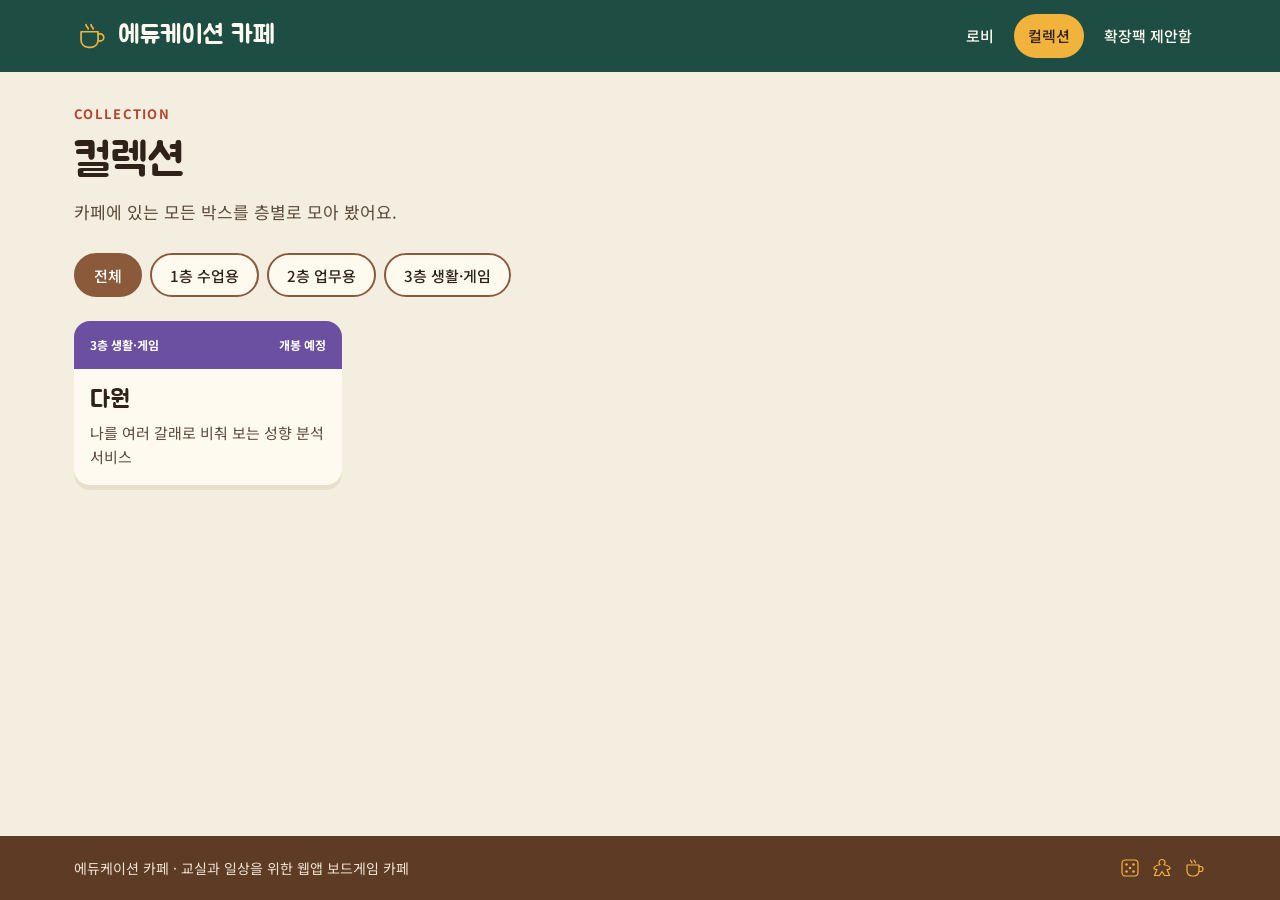
==== collection.html @ df45f22c "1단계: 에듀케이션 카페 뼈대 (로비·컬렉션·룰북·확장팩 제안함) Co-Authored-By: Claude Opus 5.5 <noreply@anthropic.com> Claude-" ====
<!doctype html>
<html lang="ko">
<head>
<meta charset="utf-8">
<meta name="viewport" content="width=device-width, initial-scale=1">
<title>컬렉션 · 에듀케이션 카페</title>
<meta name="description" content="에듀케이션 카페의 모든 웹앱 목록">
<link rel="preconnect" href="https://fonts.googleapis.com">
<link rel="preconnect" href="https://fonts.gstatic.com" crossorigin>
<link href="https://fonts.googleapis.com/css2?family=Jua&family=Noto+Sans+KR:wght@400;500;700&display=swap" rel="stylesheet">
<link rel="stylesheet" href="assets/css/style.css">
<link rel="icon" href="assets/img/favicon.svg" type="image/svg+xml">
</head>
<body>
<header id="site-header"></header>
<main>
  <section class="page-title">
    <div class="eyebrow">COLLECTION</div>
    <h1>컬렉션</h1>
    <p>카페에 있는 모든 박스를 층별로 모아 봤어요.</p>
  </section>
  <div class="filters" id="filters" role="group" aria-label="층별 보기"></div>
  <div class="card-grid" id="cards" aria-live="polite"></div>
</main>
<footer id="site-footer"></footer>
<script src="assets/js/config.js"></script>
<script src="assets/js/common.js"></script>
<script src="assets/js/collection.js"></script>
</body>
</html>
---- assets/css/style.css ----
/* 에듀케이션 카페 공통 스타일 */
:root {
  --wall: #f4eee1;
  --wall-dark: #e9e0cc;
  --paper: #fffaf0;
  --ink: #2e2219;
  --ink-soft: #5c4a3c;
  --wood: #8a5a3b;
  --wood-dark: #5e3b25;
  --wood-light: #b07a52;
  --red: #b5432a;
  --yellow: #f2b33d;
  --blue: #2f5e94;
  --green: #1e4d43;
  --radius: 16px;
  --font-title: "Jua", sans-serif;
  --font-body: "Noto Sans KR", sans-serif;
}

* { box-sizing: border-box; }
html { scroll-behavior: smooth; }
body {
  margin: 0;
  font-family: var(--font-body);
  color: var(--ink);
  background: var(--wall);
  line-height: 1.6;
  min-height: 100vh;
  display: flex;
  flex-direction: column;
}
main { flex: 1; width: 100%; max-width: 1180px; margin: 0 auto; padding: 32px 24px 64px; }
a { color: var(--red); }
a:hover { color: var(--wood-dark); }
h1, h2, h3 { font-family: var(--font-title); font-weight: 400; margin: 0; line-height: 1.25; }
svg { width: 100%; height: 100%; fill: none; stroke: currentColor; stroke-width: 2.4; stroke-linecap: round; stroke-linejoin: round; }
svg .fill { fill: currentColor; stroke: none; }
:focus-visible { outline: 3px solid var(--blue); outline-offset: 3px; border-radius: 6px; }

/* 머리말: 카페 간판 */
#site-header { background: var(--green); color: var(--paper); }
.header-inner { max-width: 1180px; margin: 0 auto; padding: 14px 24px; display: flex; align-items: center; justify-content: space-between; flex-wrap: wrap; gap: 12px; }
.sign { display: flex; align-items: center; gap: 10px; color: var(--paper); text-decoration: none; }
.sign:hover { color: var(--yellow); }
.sign-icon { width: 34px; height: 34px; color: var(--yellow); }
.sign-text { font-family: var(--font-title); font-size: 26px; }
#site-header nav { display: flex; gap: 6px; flex-wrap: wrap; }
#site-header nav a { color: var(--paper); text-decoration: none; padding: 10px 14px; border-radius: 999px; font-size: 15px; font-weight: 500; }
#site-header nav a:hover { background: rgba(255, 255, 255, 0.12); color: var(--paper); }
#site-header nav a[aria-current="page"] { background: var(--yellow); color: var(--ink); }

/* 꼬리말 */
#site-footer { background: var(--wood-dark); color: #f1e4d4; font-size: 14px; }
.footer-inner { max-width: 1180px; margin: 0 auto; padding: 20px 24px; display: flex; justify-content: space-between; align-items: center; gap: 12px; flex-wrap: wrap; }
.footer-icons { display: flex; gap: 8px; color: var(--yellow); }
.footer-icons svg { width: 24px; height: 24px; }

/* 공통 블록 */
.page-title { display: flex; flex-direction: column; gap: 8px; margin-bottom: 28px; }
.page-title h1 { font-size: clamp(32px, 5vw, 46px); }
.page-title p { margin: 0; color: var(--ink-soft); font-size: 17px; }
.eyebrow { font-size: 13px; font-weight: 700; letter-spacing: 0.1em; color: var(--red); }
.notice { background: var(--paper); border: 2px dashed var(--wood-light); border-radius: var(--radius); padding: 20px; color: var(--ink-soft); }
.btn { display: inline-flex; align-items: center; justify-content: center; gap: 8px; min-height: 48px; padding: 12px 24px; border-radius: 12px; border: 0; font-family: var(--font-title); font-size: 18px; text-decoration: none; cursor: pointer; }
.btn--primary { background: var(--red); color: #fff; }
.btn--primary:hover { background: #963620; color: #fff; }
.btn--ghost { background: transparent; color: var(--ink); border: 2px solid var(--ink); }
.btn--ghost:hover { background: var(--ink); color: var(--paper); }
.btn[disabled] { opacity: 0.5; cursor: not-allowed; }

/* 로비 소개 */
.lobby-hero { display: flex; justify-content: space-between; align-items: flex-end; gap: 24px; flex-wrap: wrap; margin-bottom: 28px; }
.lobby-hero h1 { font-size: clamp(34px, 5.5vw, 52px); }
.lobby-hero p { margin: 8px 0 0; color: var(--ink-soft); font-size: 17px; max-width: 560px; }
.counter { background: var(--paper); border-radius: var(--radius); padding: 16px 20px; display: flex; gap: 20px; box-shadow: 0 4px 0 var(--wall-dark); }
.counter div { display: flex; flex-direction: column; align-items: center; min-width: 64px; }
.counter b { font-family: var(--font-title); font-size: 30px; font-weight: 400; line-height: 1.1; }
.counter span { font-size: 13px; color: var(--ink-soft); }

/* 선반 */
.shelf-unit { background: var(--wood); border-radius: 20px; padding: 18px 18px 6px; box-shadow: inset 0 0 0 6px var(--wood-dark); }
.floor { padding: 10px 6px 0; }
.floor + .floor { margin-top: 16px; }
.floor-label { display: inline-flex; align-items: baseline; gap: 8px; background: var(--paper); color: var(--ink); border-radius: 8px; padding: 4px 12px; font-size: 14px; margin-bottom: 10px; }
.floor-label b { font-family: var(--font-title); font-weight: 400; font-size: 18px; }
.floor-items { display: flex; align-items: flex-end; gap: 14px; flex-wrap: wrap; min-height: 180px; padding: 0 8px; }
.plank { height: 18px; background: var(--wood-dark); border-radius: 4px; margin-top: 0; box-shadow: 0 6px 0 rgba(0, 0, 0, 0.15); }

.box {
  position: relative; width: 128px; height: var(--box-h, 160px);
  background: var(--box-color); color: #fff; border-radius: 6px;
  padding: 10px; display: flex; flex-direction: column; justify-content: space-between;
  text-decoration: none; box-shadow: inset 0 0 0 2px rgba(255, 255, 255, 0.28), 4px 0 0 rgba(0, 0, 0, 0.18);
  transition: transform 0.2s ease;
}
.box:hover { transform: translateY(-8px); color: #fff; }
.box-tag { font-size: 11px; font-weight: 700; letter-spacing: 0.04em; }
.box-name { font-family: var(--font-title); font-size: 19px; line-height: 1.2; }
.box--sealed {
  background-color: var(--box-color);
  background-image: repeating-linear-gradient(135deg, rgba(255, 255, 255, 0.16) 0 10px, transparent 10px 20px);
}
.box-sticker { position: absolute; top: 38%; left: -6px; right: -6px; background: var(--yellow); color: var(--ink); text-align: center; font-size: 11px; font-weight: 700; letter-spacing: 0.08em; padding: 3px 0; transform: rotate(-6deg); }
.prop { width: 52px; height: 52px; color: #f1e4d4; opacity: 0.85; }
.prop--dice { width: 44px; height: 44px; }
.empty-note { color: #f1e4d4; font-size: 14px; align-self: flex-end; margin-right: auto; padding: 8px 14px; border: 2px dashed rgba(241, 228, 212, 0.5); border-radius: 8px; }

/* 제안함 바로가기 */
.cta { margin-top: 32px; background: var(--blue); color: #fff; border-radius: 20px; padding: 28px; display: flex; justify-content: space-between; align-items: center; gap: 20px; flex-wrap: wrap; }
.cta h2 { font-size: 28px; }
.cta p { margin: 4px 0 0; color: #dce7f4; }
.cta .btn { background: var(--yellow); color: var(--ink); }
.cta .btn:hover { background: #fff; }

/* 컬렉션 */
.filters { display: flex; gap: 8px; flex-wrap: wrap; margin-bottom: 24px; }
.filters button { min-height: 44px; padding: 8px 18px; border-radius: 999px; border: 2px solid var(--wood); background: var(--paper); color: var(--ink); font-family: var(--font-body); font-size: 15px; font-weight: 500; cursor: pointer; }
.filters button[aria-pressed="true"] { background: var(--wood); color: #fff; }
.card-grid { display: grid; grid-template-columns: repeat(auto-fill, minmax(240px, 1fr)); gap: 20px; }
.card { background: var(--paper); border-radius: var(--radius); overflow: hidden; text-decoration: none; color: var(--ink); display: flex; flex-direction: column; box-shadow: 0 5px 0 var(--wall-dark); transition: transform 0.2s ease; }
.card:hover { transform: translateY(-4px); color: var(--ink); }
.card-top { background: var(--box-color); color: #fff; padding: 14px 16px; font-size: 12px; font-weight: 700; display: flex; justify-content: space-between; }
.card-body { padding: 16px; display: flex; flex-direction: column; gap: 6px; }
.card-body h2 { font-size: 24px; }
.card-body p { margin: 0; color: var(--ink-soft); font-size: 15px; }

/* 룰북 */
.rulebook { background: var(--paper); border-radius: 20px; overflow: hidden; box-shadow: 0 6px 0 var(--wall-dark); }
.rulebook-cover { background: var(--box-color); color: #fff; padding: 36px 32px; display: flex; flex-direction: column; gap: 10px; }
.rulebook-cover.is-sealed { background-image: repeating-linear-gradient(135deg, rgba(255, 255, 255, 0.14) 0 14px, transparent 14px 28px); }
.rulebook-cover h1 { font-size: clamp(34px, 6vw, 54px); }
.rulebook-cover p { margin: 0; font-size: 18px; }
.rulebook-body { padding: 32px; display: flex; flex-direction: column; gap: 28px; }
.spec-grid { display: grid; grid-template-columns: repeat(auto-fit, minmax(160px, 1fr)); gap: 12px; }
.spec { background: var(--wall); border-radius: 12px; padding: 14px 16px; }
.spec dt { font-size: 13px; color: var(--ink-soft); font-weight: 700; }
.spec dd { margin: 4px 0 0; font-size: 16px; }
.shots { display: grid; grid-template-columns: repeat(auto-fit, minmax(260px, 1fr)); gap: 16px; }
.shots img { width: 100%; border-radius: 12px; border: 1px solid var(--wall-dark); }
.sealed-panel { display: flex; flex-direction: column; align-items: center; text-align: center; gap: 12px; padding: 24px 0; }
.sealed-panel .prop { color: var(--wood); width: 72px; height: 72px; }
.back-link { display: inline-flex; margin-bottom: 16px; font-weight: 500; }

/* 확장팩 제안함 */
.suggest-layout { display: grid; grid-template-columns: minmax(0, 1.4fr) minmax(0, 1fr); gap: 28px; align-items: start; }
.proposal { background: var(--paper); border-radius: 20px; padding: 28px; box-shadow: 0 6px 0 var(--wall-dark); border-top: 10px solid var(--blue); }
.field { display: flex; flex-direction: column; gap: 6px; margin-bottom: 18px; }
.field label, .field legend { font-weight: 700; font-size: 15px; }
.field .hint { font-size: 13px; color: var(--ink-soft); font-weight: 400; }
.field input[type="text"], .field textarea { font: inherit; padding: 12px 14px; border: 2px solid var(--wall-dark); border-radius: 10px; background: #fff; color: var(--ink); }
.field input:focus, .field textarea:focus { border-color: var(--blue); outline: none; }
.field textarea { min-height: 120px; resize: vertical; }
fieldset.field { border: 0; padding: 0; margin: 0 0 18px; }
.choices { display: flex; gap: 8px; flex-wrap: wrap; margin-top: 6px; }
.choices label { display: inline-flex; align-items: center; gap: 6px; min-height: 44px; padding: 8px 14px; border: 2px solid var(--wall-dark); border-radius: 999px; font-weight: 500; cursor: pointer; }
.choices input { accent-color: var(--blue); }
.hp { position: absolute; left: -9999px; width: 1px; height: 1px; overflow: hidden; }
.form-status { margin-top: 14px; font-weight: 500; }
.side-note { background: var(--wall-dark); border-radius: 20px; padding: 24px; display: flex; flex-direction: column; gap: 12px; }
.side-note h2 { font-size: 22px; }
.side-note ol { margin: 0; padding-left: 20px; display: flex; flex-direction: column; gap: 6px; }

@media (max-width: 760px) {
  main { padding: 24px 16px 48px; }
  .suggest-layout { grid-template-columns: 1fr; }
  .box { width: calc(50% - 7px); max-width: 150px; }
  .floor-items { min-height: 160px; }
  .floor-items .prop ~ .prop ~ .prop { display: none; }
  .rulebook-body, .rulebook-cover { padding: 24px 20px; }
}
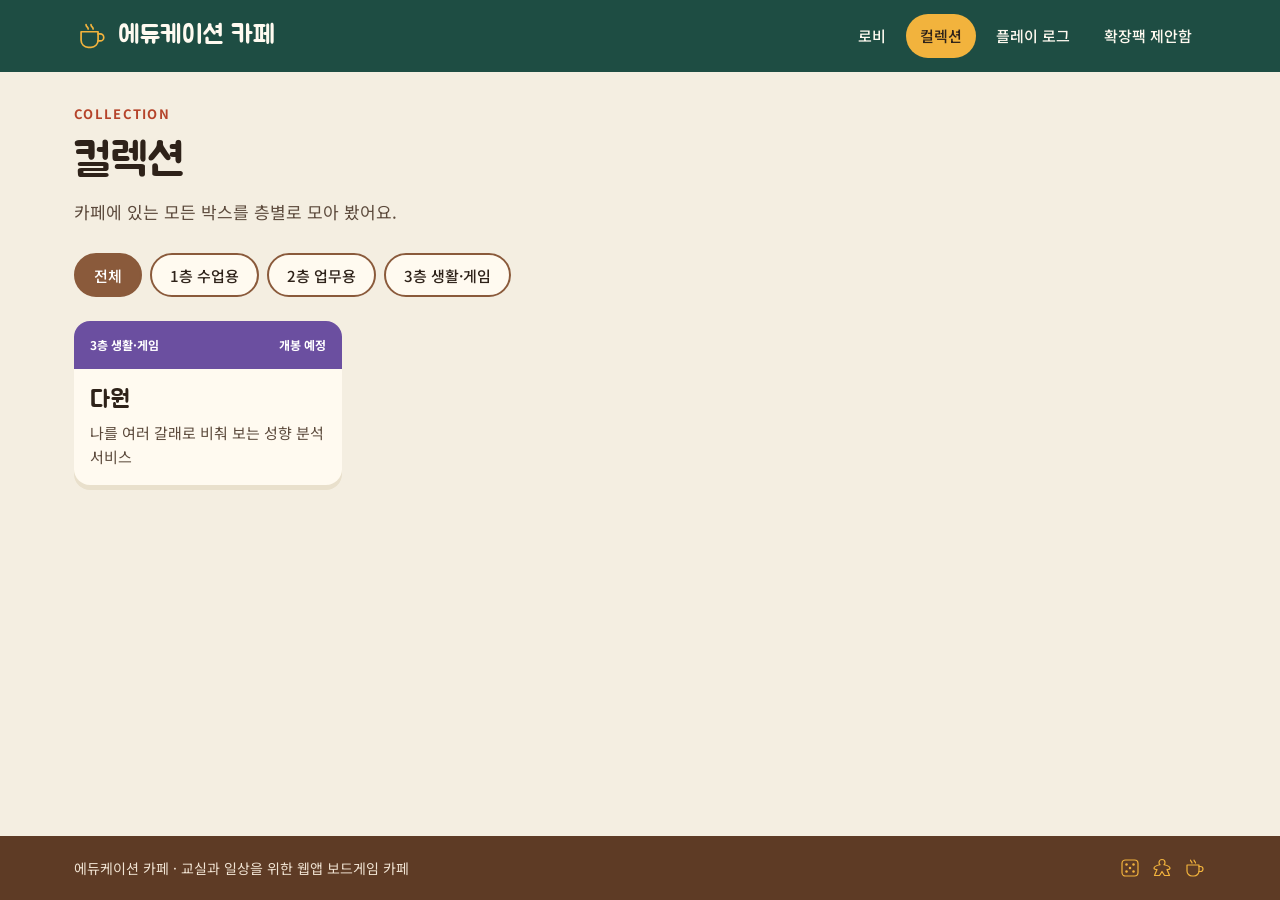
==== commit ebbcfe3f: "2단계: 플레이 로그, 채택 제안 목록, 404, 공유 미리보기, 룰북 상태·링크 Co-Authored-By: Claude Opus 5.5 <noreply@anthropic.com" ====
--- a/collection.html
+++ b/collection.html
@@ -5,6 +5,14 @@
 <meta name="viewport" content="width=device-width, initial-scale=1">
 <title>컬렉션 · 에듀케이션 카페</title>
 <meta name="description" content="에듀케이션 카페의 모든 웹앱 목록">
+<meta property="og:type" content="website">
+<meta property="og:site_name" content="에듀케이션 카페">
+<meta property="og:title" content="컬렉션 · 에듀케이션 카페">
+<meta property="og:description" content="에듀케이션 카페의 모든 웹앱 목록">
+<meta property="og:url" content="https://mary-park.github.io/mirim-education-cafe/collection.html">
+<meta property="og:image" content="https://mary-park.github.io/mirim-education-cafe/assets/img/og-image.png">
+<meta name="twitter:card" content="summary_large_image">
+<meta name="theme-color" content="#1E4D43">
 <link rel="preconnect" href="https://fonts.googleapis.com">
 <link rel="preconnect" href="https://fonts.gstatic.com" crossorigin>
 <link href="https://fonts.googleapis.com/css2?family=Jua&family=Noto+Sans+KR:wght@400;500;700&display=swap" rel="stylesheet">
--- a/assets/css/style.css
+++ b/assets/css/style.css
@@ -139,6 +139,8 @@
 .shots img { width: 100%; border-radius: 12px; border: 1px solid var(--wall-dark); }
 .sealed-panel { display: flex; flex-direction: column; align-items: center; text-align: center; gap: 12px; padding: 24px 0; }
 .sealed-panel .prop { color: var(--wood); width: 72px; height: 72px; }
+.rulebook-actions { display: flex; gap: 12px; flex-wrap: wrap; }
+.rulebook-actions:empty { display: none; }
 .back-link { display: inline-flex; margin-bottom: 16px; font-weight: 500; }
 
 /* 확장팩 제안함 */
@@ -160,6 +162,31 @@
 .side-note h2 { font-size: 22px; }
 .side-note ol { margin: 0; padding-left: 20px; display: flex; flex-direction: column; gap: 6px; }
 
+/* 플레이 로그 */
+.log-list { list-style: none; margin: 0; padding: 0; display: flex; flex-direction: column; gap: 14px; }
+.log-item { background: var(--paper); border-radius: var(--radius); padding: 18px 22px; box-shadow: 0 4px 0 var(--wall-dark); display: flex; flex-direction: column; gap: 6px; }
+.log-item h3 { font-size: 21px; }
+.log-item p { margin: 0; color: var(--ink-soft); }
+.log-meta { display: flex; gap: 10px; align-items: center; font-size: 14px; color: var(--ink-soft); flex-wrap: wrap; }
+.log-type { background: var(--wall-dark); color: var(--ink); border-radius: 999px; padding: 2px 10px; font-size: 12px; font-weight: 700; }
+.log-item--release .log-type { background: var(--yellow); }
+.log-item--adopted .log-type { background: var(--blue); color: #fff; }
+.news { margin-top: 32px; }
+.news-head { display: flex; justify-content: space-between; align-items: baseline; gap: 12px; flex-wrap: wrap; margin-bottom: 14px; }
+.news-head h2 { font-size: 28px; }
+
+/* 채택된 제안 */
+.adopted { margin-top: 40px; display: flex; flex-direction: column; gap: 8px; }
+.adopted h2 { font-size: 28px; }
+.adopted > p { margin: 0 0 8px; color: var(--ink-soft); }
+.adopted-list { list-style: none; margin: 0; padding: 0; display: grid; grid-template-columns: repeat(auto-fill, minmax(260px, 1fr)); gap: 16px; }
+.adopted-item { background: var(--paper); border-radius: var(--radius); padding: 18px; border-top: 6px solid var(--blue); display: flex; flex-direction: column; gap: 6px; }
+.adopted-item h3 { font-size: 20px; }
+.adopted-item p { margin: 0; color: var(--ink-soft); font-size: 15px; }
+.adopted-top { display: flex; justify-content: space-between; align-items: flex-start; gap: 8px; }
+.adopted-for { font-size: 13px !important; }
+.pill { flex-shrink: 0; background: var(--wall-dark); border-radius: 999px; padding: 2px 10px; font-size: 12px; font-weight: 700; }
+
 @media (max-width: 760px) {
   main { padding: 24px 16px 48px; }
   .suggest-layout { grid-template-columns: 1fr; }
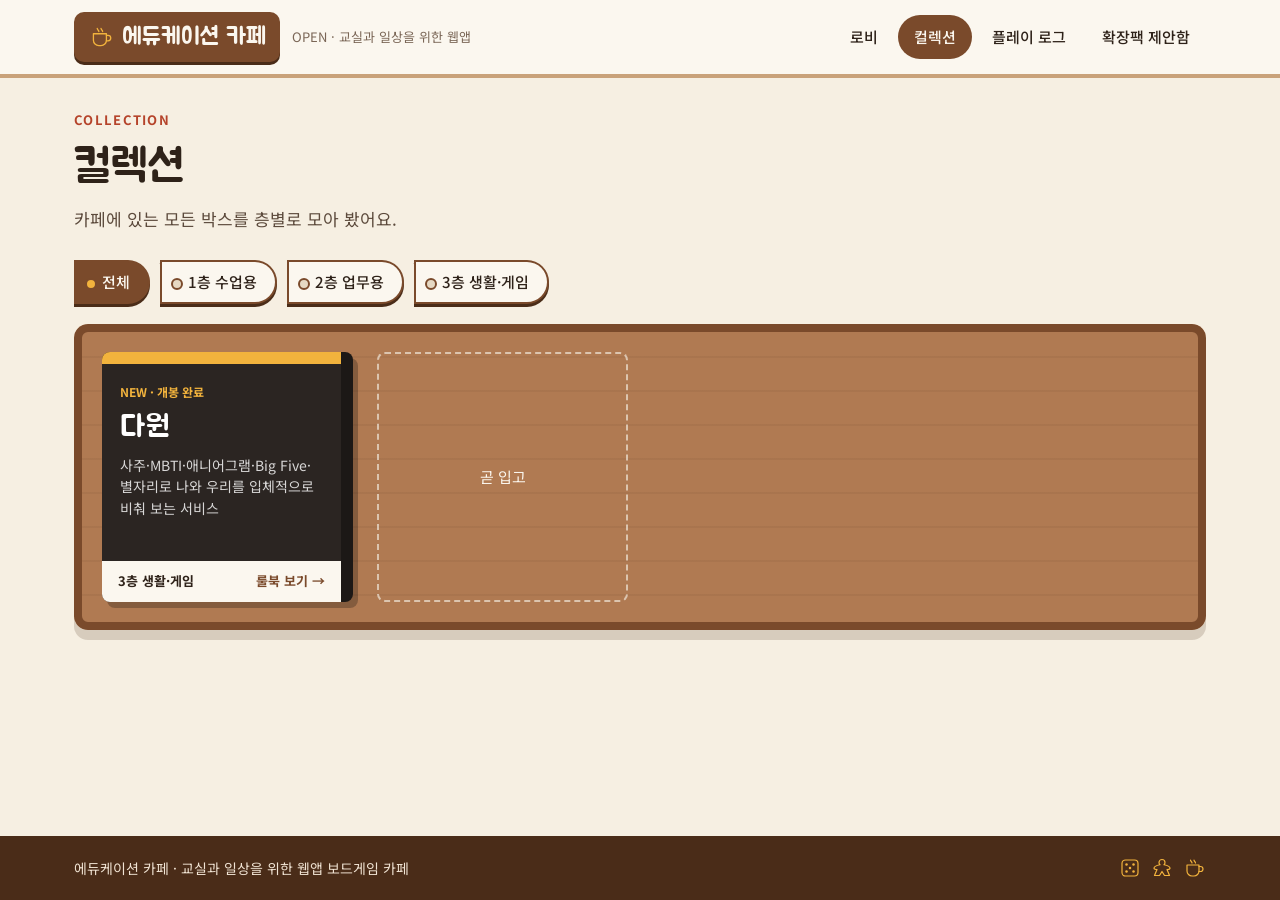
==== commit faaa4786: "컬렉션·룰북 원목 카페 스타일: 진열대·박스 앞면 카드·박스 뒷면 정보·폴라로이드 스크린샷 Co-Authored-By: Claude Opus 5.5 <noreply@anthropi" ====
--- a/collection.html
+++ b/collection.html
@@ -28,7 +28,7 @@
     <p>카페에 있는 모든 박스를 층별로 모아 봤어요.</p>
   </section>
   <div class="filters" id="filters" role="group" aria-label="층별 보기"></div>
-  <div class="card-grid" id="cards" aria-live="polite"></div>
+  <div class="display-table"><div class="card-grid" id="cards" aria-live="polite"></div></div>
 </main>
 <footer id="site-footer"></footer>
 <script src="assets/js/config.js"></script>
--- a/assets/css/style.css
+++ b/assets/css/style.css
@@ -1,13 +1,15 @@
 /* 에듀케이션 카페 공통 스타일 */
 :root {
-  --wall: #f4eee1;
-  --wall-dark: #e9e0cc;
-  --paper: #fffaf0;
+  --wall: #f6efe2;
+  --wall-dark: #e6d9c3;
+  --paper: #fbf7ef;
   --ink: #2e2219;
   --ink-soft: #5c4a3c;
-  --wood: #8a5a3b;
-  --wood-dark: #5e3b25;
-  --wood-light: #b07a52;
+  --wood: #b07a52;
+  --wood-dark: #7a4a2b;
+  --wood-deep: #4a2c18;
+  --wood-light: #c9a27a;
+  --chalk: #2f3a33;
   --red: #b5432a;
   --yellow: #f2b33d;
   --blue: #2f5e94;
@@ -18,6 +20,7 @@
 }
 
 * { box-sizing: border-box; }
+[hidden] { display: none !important; }
 html { scroll-behavior: smooth; }
 body {
   margin: 0;
@@ -30,27 +33,29 @@
   flex-direction: column;
 }
 main { flex: 1; width: 100%; max-width: 1180px; margin: 0 auto; padding: 32px 24px 64px; }
-a { color: var(--red); }
-a:hover { color: var(--wood-dark); }
+a { color: var(--wood-dark); }
+a:hover { color: var(--wood-deep); }
 h1, h2, h3 { font-family: var(--font-title); font-weight: 400; margin: 0; line-height: 1.25; }
 svg { width: 100%; height: 100%; fill: none; stroke: currentColor; stroke-width: 2.4; stroke-linecap: round; stroke-linejoin: round; }
 svg .fill { fill: currentColor; stroke: none; }
 :focus-visible { outline: 3px solid var(--blue); outline-offset: 3px; border-radius: 6px; }
 
 /* 머리말: 카페 간판 */
-#site-header { background: var(--green); color: var(--paper); }
-.header-inner { max-width: 1180px; margin: 0 auto; padding: 14px 24px; display: flex; align-items: center; justify-content: space-between; flex-wrap: wrap; gap: 12px; }
-.sign { display: flex; align-items: center; gap: 10px; color: var(--paper); text-decoration: none; }
-.sign:hover { color: var(--yellow); }
-.sign-icon { width: 34px; height: 34px; color: var(--yellow); }
-.sign-text { font-family: var(--font-title); font-size: 26px; }
-#site-header nav { display: flex; gap: 6px; flex-wrap: wrap; }
-#site-header nav a { color: var(--paper); text-decoration: none; padding: 10px 14px; border-radius: 999px; font-size: 15px; font-weight: 500; }
-#site-header nav a:hover { background: rgba(255, 255, 255, 0.12); color: var(--paper); }
-#site-header nav a[aria-current="page"] { background: var(--yellow); color: var(--ink); }
+#site-header { background: var(--paper); border-bottom: 4px solid var(--wood-light); }
+.header-inner { max-width: 1180px; margin: 0 auto; padding: 12px 24px; display: flex; align-items: center; justify-content: space-between; flex-wrap: wrap; gap: 12px; }
+.sign-wrap { display: flex; align-items: center; gap: 12px; flex-wrap: wrap; }
+.sign { display: inline-flex; align-items: center; gap: 8px; background: var(--wood-dark); color: var(--paper); text-decoration: none; border-radius: 10px; padding: 6px 14px; box-shadow: 0 3px 0 var(--wood-deep); }
+.sign:hover { color: #fff; background: var(--wood-deep); }
+.sign-icon { width: 26px; height: 26px; color: var(--yellow); }
+.sign-text { font-family: var(--font-title); font-size: 24px; }
+.sign-tagline { font-size: 13px; color: #7a6656; }
+#site-header nav { display: flex; gap: 4px; flex-wrap: wrap; }
+#site-header nav a { color: var(--ink); text-decoration: none; padding: 10px 16px; border-radius: 999px; font-size: 15px; font-weight: 500; }
+#site-header nav a:hover { background: var(--wall-dark); }
+#site-header nav a[aria-current="page"] { background: var(--wood-dark); color: var(--paper); }
 
 /* 꼬리말 */
-#site-footer { background: var(--wood-dark); color: #f1e4d4; font-size: 14px; }
+#site-footer { background: var(--wood-deep); color: #f1e4d4; font-size: 14px; }
 .footer-inner { max-width: 1180px; margin: 0 auto; padding: 20px 24px; display: flex; justify-content: space-between; align-items: center; gap: 12px; flex-wrap: wrap; }
 .footer-icons { display: flex; gap: 8px; color: var(--yellow); }
 .footer-icons svg { width: 24px; height: 24px; }
@@ -68,75 +73,117 @@
 .btn--ghost:hover { background: var(--ink); color: var(--paper); }
 .btn[disabled] { opacity: 0.5; cursor: not-allowed; }
 
-/* 로비 소개 */
-.lobby-hero { display: flex; justify-content: space-between; align-items: flex-end; gap: 24px; flex-wrap: wrap; margin-bottom: 28px; }
-.lobby-hero h1 { font-size: clamp(34px, 5.5vw, 52px); }
-.lobby-hero p { margin: 8px 0 0; color: var(--ink-soft); font-size: 17px; max-width: 560px; }
-.counter { background: var(--paper); border-radius: var(--radius); padding: 16px 20px; display: flex; gap: 20px; box-shadow: 0 4px 0 var(--wall-dark); }
-.counter div { display: flex; flex-direction: column; align-items: center; min-width: 64px; }
-.counter b { font-family: var(--font-title); font-size: 30px; font-weight: 400; line-height: 1.1; }
-.counter span { font-size: 13px; color: var(--ink-soft); }
-
-/* 선반 */
-.shelf-unit { background: var(--wood); border-radius: 20px; padding: 18px 18px 6px; box-shadow: inset 0 0 0 6px var(--wood-dark); }
-.floor { padding: 10px 6px 0; }
-.floor + .floor { margin-top: 16px; }
-.floor-label { display: inline-flex; align-items: baseline; gap: 8px; background: var(--paper); color: var(--ink); border-radius: 8px; padding: 4px 12px; font-size: 14px; margin-bottom: 10px; }
+/* 로비 소개 + 칠판 메뉴판 */
+.lobby-hero { display: flex; gap: 28px; align-items: stretch; flex-wrap: wrap; margin-bottom: 32px; }
+.lobby-intro { flex: 1 1 460px; display: flex; flex-direction: column; justify-content: center; gap: 12px; }
+.lobby-intro h1 { font-size: clamp(34px, 5vw, 52px); line-height: 1.15; }
+.lobby-intro p { margin: 0; color: var(--ink-soft); font-size: 17px; line-height: 1.7; max-width: 560px; }
+.chalkboard { flex: 0 1 340px; background: var(--chalk); border: 10px solid var(--wood); border-radius: 12px; padding: 20px 24px; color: #edeae0; display: flex; flex-direction: column; gap: 10px; box-shadow: 0 8px 0 rgba(74, 44, 24, 0.25); }
+.chalkboard h2 { font-size: 24px; color: #f2d16b; }
+.chalk-row { display: flex; justify-content: space-between; gap: 12px; border-bottom: 1px dashed #6b786f; padding-bottom: 8px; font-size: 15px; }
+.chalk-row:last-child { border-bottom: 0; padding-bottom: 0; }
+.chalk-row a { color: #f2d16b; font-weight: 700; }
+.chalk-row a:hover { color: #fff; }
+
+/* 원목 선반 */
+.shelf-unit {
+  background-color: var(--wood);
+  background-image: repeating-linear-gradient(90deg, rgba(74, 44, 24, 0.06) 0 2px, transparent 2px 38px);
+  border-radius: 14px; padding: 16px 18px 6px;
+  box-shadow: inset 0 0 0 8px var(--wood-dark), 0 10px 0 rgba(74, 44, 24, 0.18);
+}
+.floor { padding: 14px 10px 0; }
+.floor + .floor { margin-top: 8px; }
+.floor:last-child { padding-bottom: 16px; }
+.floor-label { display: inline-flex; align-items: baseline; gap: 8px; background: var(--paper); color: var(--ink); border-radius: 6px; padding: 4px 12px; font-size: 14px; margin-bottom: 10px; box-shadow: 0 2px 0 var(--wood-deep); }
 .floor-label b { font-family: var(--font-title); font-weight: 400; font-size: 18px; }
-.floor-items { display: flex; align-items: flex-end; gap: 14px; flex-wrap: wrap; min-height: 180px; padding: 0 8px; }
-.plank { height: 18px; background: var(--wood-dark); border-radius: 4px; margin-top: 0; box-shadow: 0 6px 0 rgba(0, 0, 0, 0.15); }
-
+.floor-items { display: flex; align-items: flex-end; gap: 16px; flex-wrap: wrap; min-height: 172px; padding: 0 10px; }
+.plank { height: 18px; background: var(--wood-dark); border-radius: 3px; box-shadow: 0 6px 0 rgba(74, 44, 24, 0.3); }
+
+/* 보드게임 박스: 윗면 띠 + 오른쪽 옆면 */
 .box {
-  position: relative; width: 128px; height: var(--box-h, 160px);
+  position: relative; width: 132px; height: var(--box-h, 160px);
   background: var(--box-color); color: #fff; border-radius: 6px;
-  padding: 10px; display: flex; flex-direction: column; justify-content: space-between;
-  text-decoration: none; box-shadow: inset 0 0 0 2px rgba(255, 255, 255, 0.28), 4px 0 0 rgba(0, 0, 0, 0.18);
+  border-right: 10px solid rgba(0, 0, 0, 0.35);
+  padding: 22px 12px 12px; display: flex; flex-direction: column; justify-content: space-between; gap: 6px;
+  text-decoration: none; box-shadow: 4px 4px 0 rgba(0, 0, 0, 0.25);
   transition: transform 0.2s ease;
 }
+.box::before { content: ""; position: absolute; top: 0; left: 0; right: 0; height: 10px; background: var(--box-accent, var(--yellow)); border-radius: 6px 0 0 0; }
 .box:hover { transform: translateY(-8px); color: #fff; }
-.box-tag { font-size: 11px; font-weight: 700; letter-spacing: 0.04em; }
-.box-name { font-family: var(--font-title); font-size: 19px; line-height: 1.2; }
-.box--sealed {
-  background-color: var(--box-color);
-  background-image: repeating-linear-gradient(135deg, rgba(255, 255, 255, 0.16) 0 10px, transparent 10px 20px);
-}
-.box-sticker { position: absolute; top: 38%; left: -6px; right: -6px; background: var(--yellow); color: var(--ink); text-align: center; font-size: 11px; font-weight: 700; letter-spacing: 0.08em; padding: 3px 0; transform: rotate(-6deg); }
-.prop { width: 52px; height: 52px; color: #f1e4d4; opacity: 0.85; }
+.box-tag { font-size: 11px; font-weight: 700; color: var(--box-accent, var(--yellow)); letter-spacing: 0.02em; }
+.box-name { font-family: var(--font-title); font-size: 24px; line-height: 1.15; }
+.box-teaser { font-size: 11px; line-height: 1.4; color: rgba(255, 255, 255, 0.78); display: -webkit-box; -webkit-line-clamp: 2; -webkit-box-orient: vertical; overflow: hidden; }
+.box--sealed { background-image: repeating-linear-gradient(135deg, rgba(255, 255, 255, 0.16) 0 10px, transparent 10px 20px); }
+.box-sticker { position: absolute; top: 42%; left: -6px; right: -14px; background: var(--yellow); color: var(--ink); text-align: center; font-size: 11px; font-weight: 700; letter-spacing: 0.08em; padding: 3px 0; transform: rotate(-6deg); }
+.slot { width: 124px; height: 140px; border: 2px dashed rgba(251, 247, 239, 0.6); border-radius: 6px; display: flex; align-items: center; justify-content: center; color: var(--paper); font-size: 14px; }
+.props { margin-left: auto; display: flex; gap: 12px; align-items: flex-end; }
+.prop { width: 50px; height: 50px; color: var(--paper); }
 .prop--dice { width: 44px; height: 44px; }
-.empty-note { color: #f1e4d4; font-size: 14px; align-self: flex-end; margin-right: auto; padding: 8px 14px; border: 2px dashed rgba(241, 228, 212, 0.5); border-radius: 8px; }
-
-/* 제안함 바로가기 */
-.cta { margin-top: 32px; background: var(--blue); color: #fff; border-radius: 20px; padding: 28px; display: flex; justify-content: space-between; align-items: center; gap: 20px; flex-wrap: wrap; }
-.cta h2 { font-size: 28px; }
-.cta p { margin: 4px 0 0; color: #dce7f4; }
-.cta .btn { background: var(--yellow); color: var(--ink); }
-.cta .btn:hover { background: #fff; }
-
-/* 컬렉션 */
-.filters { display: flex; gap: 8px; flex-wrap: wrap; margin-bottom: 24px; }
-.filters button { min-height: 44px; padding: 8px 18px; border-radius: 999px; border: 2px solid var(--wood); background: var(--paper); color: var(--ink); font-family: var(--font-body); font-size: 15px; font-weight: 500; cursor: pointer; }
-.filters button[aria-pressed="true"] { background: var(--wood); color: #fff; }
-.card-grid { display: grid; grid-template-columns: repeat(auto-fill, minmax(240px, 1fr)); gap: 20px; }
-.card { background: var(--paper); border-radius: var(--radius); overflow: hidden; text-decoration: none; color: var(--ink); display: flex; flex-direction: column; box-shadow: 0 5px 0 var(--wall-dark); transition: transform 0.2s ease; }
-.card:hover { transform: translateY(-4px); color: var(--ink); }
-.card-top { background: var(--box-color); color: #fff; padding: 14px 16px; font-size: 12px; font-weight: 700; display: flex; justify-content: space-between; }
-.card-body { padding: 16px; display: flex; flex-direction: column; gap: 6px; }
-.card-body h2 { font-size: 24px; }
-.card-body p { margin: 0; color: var(--ink-soft); font-size: 15px; }
-
-/* 룰북 */
-.rulebook { background: var(--paper); border-radius: 20px; overflow: hidden; box-shadow: 0 6px 0 var(--wall-dark); }
-.rulebook-cover { background: var(--box-color); color: #fff; padding: 36px 32px; display: flex; flex-direction: column; gap: 10px; }
+
+/* 로비 아래: 최근 소식 + 제안 카드 */
+.lobby-bottom { margin-top: 32px; display: grid; grid-template-columns: minmax(0, 2fr) minmax(0, 1fr); gap: 16px; align-items: stretch; }
+.news-head { display: flex; justify-content: space-between; align-items: baseline; gap: 12px; flex-wrap: wrap; margin-bottom: 12px; }
+.news-head h2 { font-size: 26px; }
+.log-list--compact { display: grid; grid-template-columns: repeat(auto-fit, minmax(240px, 1fr)); gap: 16px; }
+.log-list--compact .log-item p { display: none; }
+.cta-card { background: var(--blue); color: #fff; border-radius: var(--radius); padding: 22px; text-decoration: none; display: flex; flex-direction: column; justify-content: flex-end; gap: 6px; min-height: 140px; transition: transform 0.2s ease; }
+.cta-card:hover { color: #fff; transform: translateY(-4px); }
+.cta-card span { font-size: 14px; color: #dce7f4; }
+.cta-card b { font-family: var(--font-title); font-weight: 400; font-size: 24px; }
+
+/* 컬렉션: 원목 진열대 위 박스 앞면 */
+.filters { display: flex; gap: 10px; flex-wrap: wrap; margin-bottom: 20px; }
+.filters button { position: relative; min-height: 44px; padding: 8px 18px 8px 26px; border-radius: 6px 999px 999px 6px; border: 2px solid var(--wood-dark); background: var(--paper); color: var(--ink); font-family: var(--font-body); font-size: 15px; font-weight: 500; cursor: pointer; box-shadow: 0 3px 0 var(--wood-deep); }
+.filters button::before { content: ""; position: absolute; left: 9px; top: 50%; width: 8px; height: 8px; margin-top: -4px; border-radius: 50%; background: var(--wall-dark); border: 2px solid var(--wood-dark); }
+.filters button[aria-pressed="true"] { background: var(--wood-dark); color: var(--paper); }
+.filters button[aria-pressed="true"]::before { background: var(--yellow); }
+.display-table {
+  background-color: var(--wood);
+  background-image: repeating-linear-gradient(0deg, rgba(74, 44, 24, 0.07) 0 2px, transparent 2px 34px);
+  border-radius: 14px; padding: 28px; box-shadow: inset 0 0 0 8px var(--wood-dark), 0 10px 0 rgba(74, 44, 24, 0.18);
+}
+.card-grid { display: grid; grid-template-columns: repeat(auto-fill, minmax(230px, 1fr)); gap: 24px; }
+.card { position: relative; background: var(--box-color); color: #fff; border-radius: 8px; border-right: 12px solid rgba(0, 0, 0, 0.35); text-decoration: none; display: flex; flex-direction: column; min-height: 250px; box-shadow: 5px 6px 0 rgba(0, 0, 0, 0.25); transition: transform 0.2s ease; overflow: hidden; }
+.card--sealed { background-image: repeating-linear-gradient(135deg, rgba(255, 255, 255, 0.14) 0 12px, transparent 12px 24px); }
+.card:hover { transform: translateY(-6px) rotate(-0.6deg); color: #fff; }
+.card-band { height: 12px; background: var(--box-accent, var(--yellow)); }
+.card-body { padding: 18px; display: flex; flex-direction: column; gap: 8px; flex: 1; }
+.card-tag { font-size: 12px; font-weight: 700; color: var(--box-accent, var(--yellow)); }
+.card-body h2 { font-size: 30px; }
+.card-body p { margin: 0; color: rgba(255, 255, 255, 0.82); font-size: 14px; line-height: 1.55; }
+.card-foot { display: flex; justify-content: space-between; align-items: center; gap: 8px; background: var(--paper); color: var(--ink); padding: 10px 16px; font-size: 13px; font-weight: 700; }
+.card-slot { min-height: 250px; border: 2px dashed rgba(251, 247, 239, 0.6); border-radius: 8px; display: flex; align-items: center; justify-content: center; color: var(--paper); font-size: 15px; }
+.card-foot span:last-child { color: var(--wood-dark); }
+
+/* 룰북: 펼친 설명서 */
+.rulebook { background: var(--paper); border-radius: 14px; overflow: hidden; box-shadow: 0 0 0 1px var(--wall-dark), 8px 10px 0 rgba(74, 44, 24, 0.16); }
+.rulebook-cover { position: relative; background: var(--box-color); color: #fff; padding: 44px 36px 36px; display: flex; flex-direction: column; gap: 10px; border-bottom: 6px solid rgba(0, 0, 0, 0.3); }
+.rulebook-cover::before { content: ""; position: absolute; top: 0; left: 0; right: 0; height: 14px; background: var(--box-accent, var(--yellow)); }
+.rulebook-cover .eyebrow { color: var(--box-accent, var(--yellow)); }
 .rulebook-cover.is-sealed { background-image: repeating-linear-gradient(135deg, rgba(255, 255, 255, 0.14) 0 14px, transparent 14px 28px); }
-.rulebook-cover h1 { font-size: clamp(34px, 6vw, 54px); }
-.rulebook-cover p { margin: 0; font-size: 18px; }
-.rulebook-body { padding: 32px; display: flex; flex-direction: column; gap: 28px; }
-.spec-grid { display: grid; grid-template-columns: repeat(auto-fit, minmax(160px, 1fr)); gap: 12px; }
-.spec { background: var(--wall); border-radius: 12px; padding: 14px 16px; }
+.rulebook-cover h1 { font-size: clamp(38px, 6vw, 60px); }
+.rulebook-cover p { margin: 0; font-size: 18px; color: rgba(255, 255, 255, 0.88); }
+.rulebook-body {
+  padding: 36px; display: flex; flex-direction: column; gap: 32px;
+  background-image: repeating-linear-gradient(0deg, transparent 0 31px, rgba(122, 74, 43, 0.07) 31px 32px);
+}
+.rulebook-body h2 { font-size: 26px; display: flex; align-items: center; gap: 10px; }
+.rulebook-body h2::before { content: ""; width: 10px; height: 26px; border-radius: 3px; background: var(--box-accent, var(--yellow)); box-shadow: 3px 0 0 var(--wood-dark); }
+.rulebook-body section > p { font-size: 17px; line-height: 1.85; margin: 12px 0 0; }
+.box-back { background: var(--wall); border: 2px dashed var(--wood-light); border-radius: 12px; padding: 20px; display: flex; flex-direction: column; gap: 14px; }
+.box-back-title { font-family: var(--font-title); font-size: 18px; color: var(--wood-dark); }
+.spec-grid { display: grid; grid-template-columns: repeat(auto-fit, minmax(170px, 1fr)); gap: 12px; margin: 0; }
+.spec { background: var(--paper); border-radius: 10px; padding: 14px; display: flex; gap: 12px; align-items: flex-start; box-shadow: 0 3px 0 var(--wall-dark); }
+.spec-icon { flex-shrink: 0; width: 36px; height: 36px; border-radius: 50%; background: var(--wood-dark); color: var(--yellow); padding: 7px; }
 .spec dt { font-size: 13px; color: var(--ink-soft); font-weight: 700; }
-.spec dd { margin: 4px 0 0; font-size: 16px; }
-.shots { display: grid; grid-template-columns: repeat(auto-fit, minmax(260px, 1fr)); gap: 16px; }
-.shots img { width: 100%; border-radius: 12px; border: 1px solid var(--wall-dark); }
+.spec dd { margin: 2px 0 0; font-size: 16px; }
+.shots { display: grid; grid-template-columns: repeat(auto-fit, minmax(240px, 1fr)); gap: 28px; padding: 12px 4px; }
+.shots a { position: relative; display: block; background: #fff; padding: 10px 10px 30px; box-shadow: 0 6px 14px rgba(74, 44, 24, 0.18); transform: rotate(-1.2deg); transition: transform 0.2s ease; }
+.shots a:nth-child(2n) { transform: rotate(1.4deg); }
+.shots a:hover { transform: rotate(0) scale(1.02); }
+.shots a::before { content: ""; position: absolute; top: -10px; left: 50%; width: 76px; height: 22px; margin-left: -38px; background: rgba(242, 179, 61, 0.7); transform: rotate(-3deg); }
+.shots img { width: 100%; aspect-ratio: 4 / 3; object-fit: cover; object-position: top; display: block; }
 .sealed-panel { display: flex; flex-direction: column; align-items: center; text-align: center; gap: 12px; padding: 24px 0; }
 .sealed-panel .prop { color: var(--wood); width: 72px; height: 72px; }
 .rulebook-actions { display: flex; gap: 12px; flex-wrap: wrap; }
@@ -164,16 +211,13 @@
 
 /* 플레이 로그 */
 .log-list { list-style: none; margin: 0; padding: 0; display: flex; flex-direction: column; gap: 14px; }
-.log-item { background: var(--paper); border-radius: var(--radius); padding: 18px 22px; box-shadow: 0 4px 0 var(--wall-dark); display: flex; flex-direction: column; gap: 6px; }
+.log-item { background: var(--paper); border-radius: 12px; padding: 18px 22px; box-shadow: 0 4px 0 var(--wall-dark); display: flex; flex-direction: column; gap: 6px; }
 .log-item h3 { font-size: 21px; }
 .log-item p { margin: 0; color: var(--ink-soft); }
 .log-meta { display: flex; gap: 10px; align-items: center; font-size: 14px; color: var(--ink-soft); flex-wrap: wrap; }
 .log-type { background: var(--wall-dark); color: var(--ink); border-radius: 999px; padding: 2px 10px; font-size: 12px; font-weight: 700; }
-.log-item--release .log-type { background: var(--yellow); }
+.log-item--release .log-type { background: var(--red); color: #fff; }
 .log-item--adopted .log-type { background: var(--blue); color: #fff; }
-.news { margin-top: 32px; }
-.news-head { display: flex; justify-content: space-between; align-items: baseline; gap: 12px; flex-wrap: wrap; margin-bottom: 14px; }
-.news-head h2 { font-size: 28px; }
 
 /* 채택된 제안 */
 .adopted { margin-top: 40px; display: flex; flex-direction: column; gap: 8px; }
@@ -190,8 +234,11 @@
 @media (max-width: 760px) {
   main { padding: 24px 16px 48px; }
   .suggest-layout { grid-template-columns: 1fr; }
-  .box { width: calc(50% - 7px); max-width: 150px; }
+  .box, .slot { width: calc(50% - 8px); max-width: 150px; }
   .floor-items { min-height: 160px; }
-  .floor-items .prop ~ .prop ~ .prop { display: none; }
+  .props .prop ~ .prop { display: none; }
+  .lobby-bottom { grid-template-columns: 1fr; }
+  .chalkboard { flex-basis: 100%; }
+  .sign-tagline { display: none; }
   .rulebook-body, .rulebook-cover { padding: 24px 20px; }
 }
